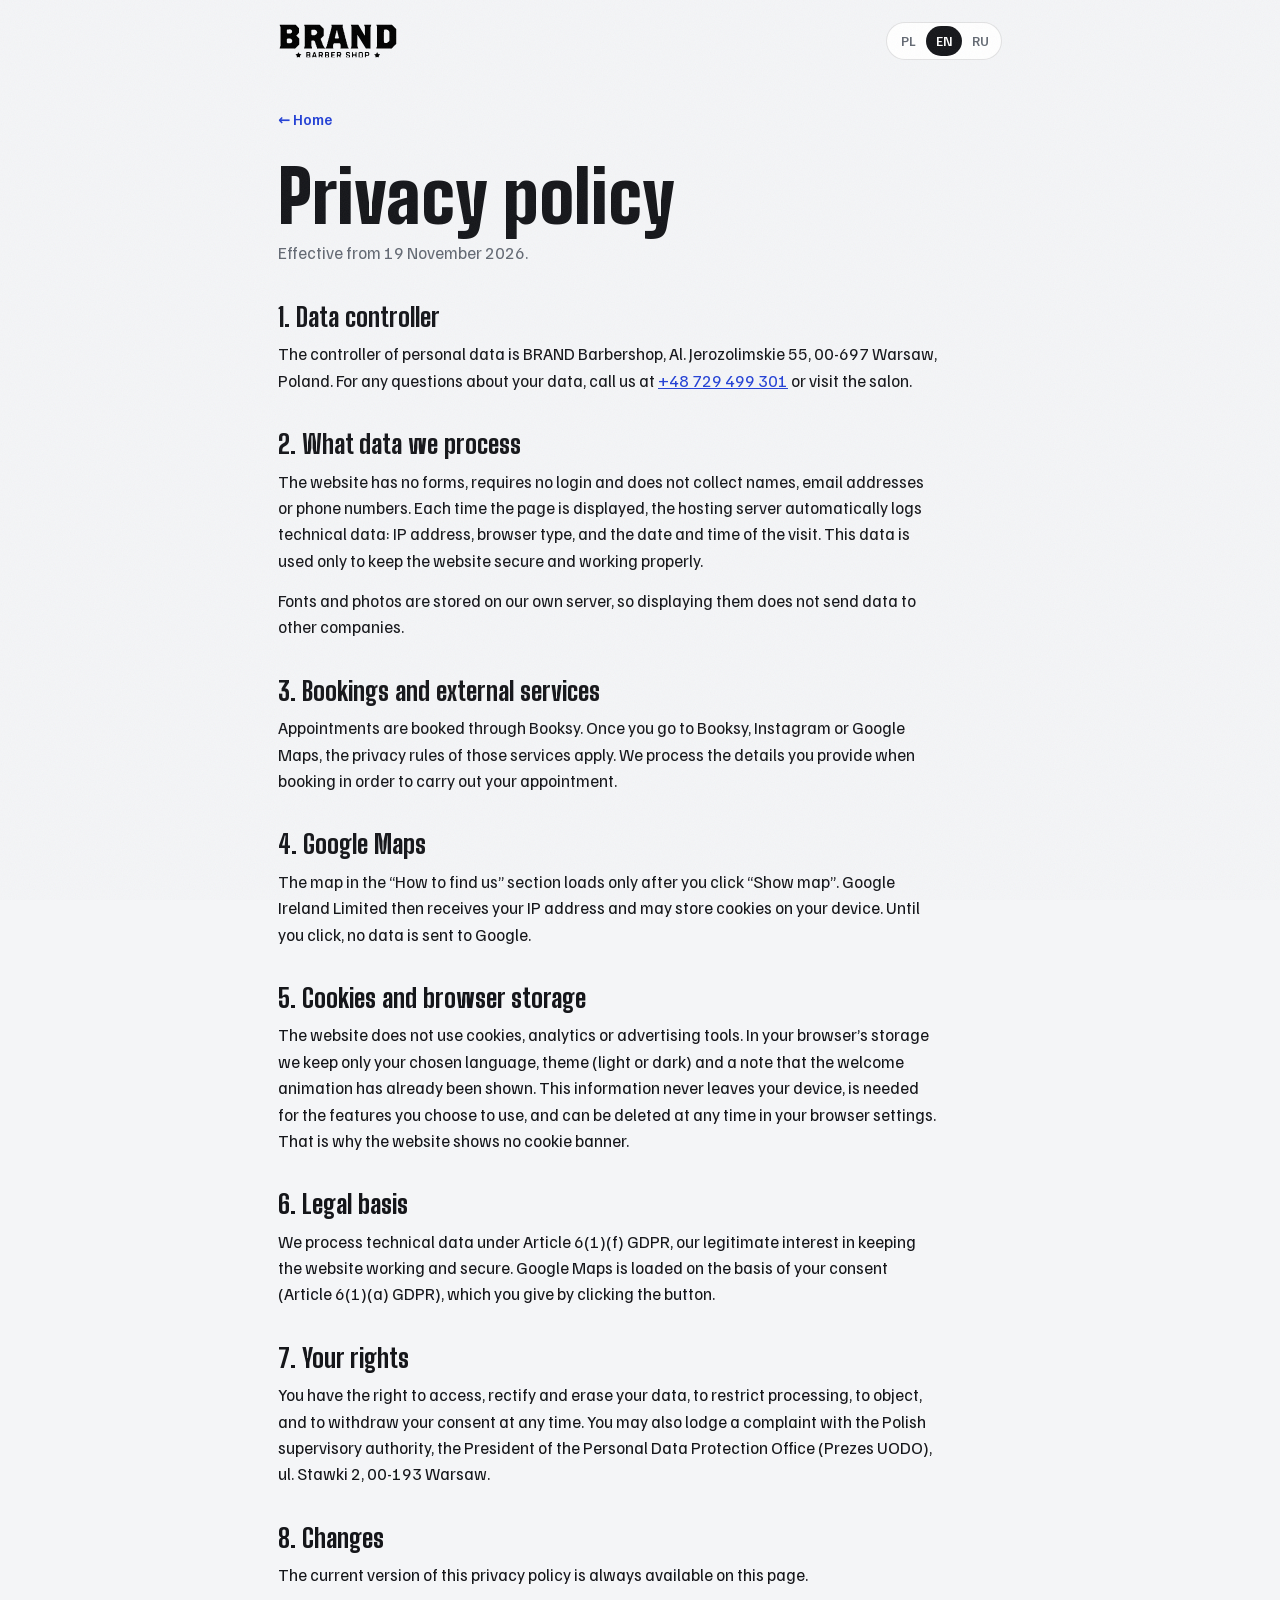
==== polityka-prywatnosci.html @ 2a76e198 "Privacy policy, new footer, self-hosted photos" ====
<!doctype html>
<html lang="pl">
<head>
  <meta charset="utf-8">
  <meta name="viewport" content="width=device-width, initial-scale=1">
  <title>Polityka prywatności · BRAND Barbershop</title>
  <meta name="robots" content="noindex, nofollow">
  <meta name="theme-color" content="#15161a">
  <link rel="icon" href="assets/favicon.svg" type="image/svg+xml">
  <link rel="preload" href="assets/fonts/big-shoulders-latin.woff2" as="font" type="font/woff2" crossorigin>
  <link rel="preload" href="assets/fonts/familjen-latin.woff2" as="font" type="font/woff2" crossorigin>
  <link rel="stylesheet" href="css/style.css?v=15">
  <script>try{if(localStorage.getItem('brand.theme')==='dark')document.documentElement.dataset.theme='dark'}catch(e){}</script>
</head>
<body class="legal-page">
  <header class="legal__bar">
    <a class="logo" href="./" aria-label="BRAND Barbershop">
      <img src="assets/wordmark.svg" alt="" width="120" height="37">
    </a>
    <div class="langs" role="group" aria-label="Język / Language">
      <button type="button" data-lang="pl" aria-pressed="true">PL</button>
      <button type="button" data-lang="en" aria-pressed="false">EN</button>
      <button type="button" data-lang="ru" aria-pressed="false">RU</button>
    </div>
  </header>

  <main class="legal">
    <article lang="pl" data-doc="pl">
      <a class="legal__back" href="./">← Strona główna</a>
      <h1>Polityka prywatności</h1>
      <p class="legal__date">Obowiązuje od 19 listopada 2026 r.</p>

      <h2>1. Administrator danych</h2>
      <p>Administratorem danych osobowych jest BRAND Barbershop, Al. Jerozolimskie 55, 00-697 Warszawa. W sprawach dotyczących danych możesz skontaktować się z nami telefonicznie pod numerem <a href="tel:+48729499301">+48 729 499 301</a> lub osobiście w salonie.</p>

      <h2>2. Jakie dane przetwarzamy</h2>
      <p>Strona nie zawiera formularzy, nie wymaga logowania i nie zbiera imion, adresów e-mail ani numerów telefonów. Przy każdym wyświetleniu strony serwer hostingowy automatycznie zapisuje dane techniczne: adres IP, rodzaj przeglądarki oraz datę i godzinę wizyty. Służą one wyłącznie do zapewnienia bezpieczeństwa i prawidłowego działania strony.</p>
      <p>Czcionki i zdjęcia są przechowywane na naszym serwerze, więc ich wyświetlenie nie przekazuje danych innym firmom.</p>

      <h2>3. Rezerwacje i serwisy zewnętrzne</h2>
      <p>Wizyty umawiasz w serwisie Booksy. Po przejściu do Booksy, Instagrama lub Map Google obowiązują zasady prywatności tych serwisów. Dane podane przy rezerwacji przetwarzamy w celu jej realizacji.</p>

      <h2>4. Mapa Google</h2>
      <p>Mapa w sekcji „Jak do nas trafić” wczytuje się dopiero po kliknięciu przycisku „Pokaż mapę”. Wtedy Google Ireland Limited otrzymuje Twój adres IP i może zapisać pliki cookie na Twoim urządzeniu. Dopóki nie klikniesz, żadne dane nie trafiają do Google.</p>

      <h2>5. Pliki cookie i pamięć przeglądarki</h2>
      <p>Strona nie używa plików cookie ani narzędzi analitycznych i reklamowych. W pamięci Twojej przeglądarki zapisujemy tylko wybrany język, motyw (jasny lub ciemny) oraz informację, że animacja powitalna została już pokazana. Te informacje nie opuszczają Twojego urządzenia, są potrzebne do działania wybranych przez Ciebie funkcji i możesz je w każdej chwili usunąć w ustawieniach przeglądarki. Z tego powodu strona nie wyświetla banera cookie.</p>

      <h2>6. Podstawa prawna</h2>
      <p>Dane techniczne przetwarzamy na podstawie art. 6 ust. 1 lit. f RODO, czyli naszego prawnie uzasadnionego interesu w zapewnieniu działania i bezpieczeństwa strony. Wczytanie Mapy Google odbywa się na podstawie Twojej zgody (art. 6 ust. 1 lit. a RODO), którą wyrażasz kliknięciem przycisku.</p>

      <h2>7. Twoje prawa</h2>
      <p>Masz prawo dostępu do swoich danych, ich sprostowania, usunięcia, ograniczenia przetwarzania, wniesienia sprzeciwu oraz cofnięcia zgody w dowolnym momencie. Przysługuje Ci też prawo wniesienia skargi do Prezesa Urzędu Ochrony Danych Osobowych, ul. Stawki 2, 00-193 Warszawa.</p>

      <h2>8. Zmiany</h2>
      <p>Aktualna wersja polityki prywatności jest zawsze dostępna na tej stronie.</p>
    </article>

    <article lang="en" data-doc="en" hidden>
      <a class="legal__back" href="./">← Home</a>
      <h1>Privacy policy</h1>
      <p class="legal__date">Effective from 19 November 2026.</p>

      <h2>1. Data controller</h2>
      <p>The controller of personal data is BRAND Barbershop, Al. Jerozolimskie 55, 00-697 Warsaw, Poland. For any questions about your data, call us at <a href="tel:+48729499301">+48 729 499 301</a> or visit the salon.</p>

      <h2>2. What data we process</h2>
      <p>The website has no forms, requires no login and does not collect names, email addresses or phone numbers. Each time the page is displayed, the hosting server automatically logs technical data: IP address, browser type, and the date and time of the visit. This data is used only to keep the website secure and working properly.</p>
      <p>Fonts and photos are stored on our own server, so displaying them does not send data to other companies.</p>

      <h2>3. Bookings and external services</h2>
      <p>Appointments are booked through Booksy. Once you go to Booksy, Instagram or Google Maps, the privacy rules of those services apply. We process the details you provide when booking in order to carry out your appointment.</p>

      <h2>4. Google Maps</h2>
      <p>The map in the “How to find us” section loads only after you click “Show map”. Google Ireland Limited then receives your IP address and may store cookies on your device. Until you click, no data is sent to Google.</p>

      <h2>5. Cookies and browser storage</h2>
      <p>The website does not use cookies, analytics or advertising tools. In your browser’s storage we keep only your chosen language, theme (light or dark) and a note that the welcome animation has already been shown. This information never leaves your device, is needed for the features you choose to use, and can be deleted at any time in your browser settings. That is why the website shows no cookie banner.</p>

      <h2>6. Legal basis</h2>
      <p>We process technical data under Article 6(1)(f) GDPR, our legitimate interest in keeping the website working and secure. Google Maps is loaded on the basis of your consent (Article 6(1)(a) GDPR), which you give by clicking the button.</p>

      <h2>7. Your rights</h2>
      <p>You have the right to access, rectify and erase your data, to restrict processing, to object, and to withdraw your consent at any time. You may also lodge a complaint with the Polish supervisory authority, the President of the Personal Data Protection Office (Prezes UODO), ul. Stawki 2, 00-193 Warsaw.</p>

      <h2>8. Changes</h2>
      <p>The current version of this privacy policy is always available on this page.</p>
    </article>

    <article lang="ru" data-doc="ru" hidden>
      <a class="legal__back" href="./">← Главная</a>
      <h1>Политика конфиденциальности</h1>
      <p class="legal__date">Действует с 19 ноября 2026 г.</p>

      <h2>1. Администратор данных</h2>
      <p>Администратор персональных данных — BRAND Barbershop, Al. Jerozolimskie 55, 00-697 Варшава, Польша. По вопросам, связанным с данными, звоните по номеру <a href="tel:+48729499301">+48 729 499 301</a> или приходите в салон.</p>

      <h2>2. Какие данные мы обрабатываем</h2>
      <p>На сайте нет форм, не нужно входить в аккаунт, и сайт не собирает имена, адреса электронной почты или номера телефонов. При каждом открытии страницы сервер хостинга автоматически записывает технические данные: IP-адрес, тип браузера, дату и время посещения. Они нужны только для безопасности и нормальной работы сайта.</p>
      <p>Шрифты и фотографии хранятся на нашем сервере, поэтому при их загрузке данные не передаются другим компаниям.</p>

      <h2>3. Запись и внешние сервисы</h2>
      <p>Запись на визит проходит в сервисе Booksy. После перехода в Booksy, Instagram или Google Карты действуют правила конфиденциальности этих сервисов. Данные, указанные при записи, мы используем для проведения визита.</p>

      <h2>4. Google Карты</h2>
      <p>Карта в разделе «Как нас найти» загружается только после нажатия кнопки «Показать карту». Тогда Google Ireland Limited получает ваш IP-адрес и может сохранить cookie на вашем устройстве. Пока вы не нажали кнопку, никакие данные в Google не передаются.</p>

      <h2>5. Cookie и память браузера</h2>
      <p>Сайт не использует cookie, аналитику и рекламные инструменты. В памяти вашего браузера сохраняются только выбранный язык, тема (светлая или тёмная) и отметка о том, что приветственная анимация уже была показана. Эти данные не покидают ваше устройство, нужны для работы выбранных вами функций, и их можно удалить в настройках браузера. Поэтому на сайте нет баннера cookie.</p>

      <h2>6. Правовое основание</h2>
      <p>Технические данные обрабатываются на основании ст. 6 п. 1 лит. f GDPR (RODO) — нашего законного интереса в работе и безопасности сайта. Google Карты загружаются на основании вашего согласия (ст. 6 п. 1 лит. a GDPR), которое вы даёте нажатием кнопки.</p>

      <h2>7. Ваши права</h2>
      <p>Вы имеете право на доступ к своим данным, их исправление и удаление, ограничение обработки, возражение против обработки и отзыв согласия в любой момент. Вы также можете подать жалобу Председателю Управления по защите персональных данных (Prezes UODO), ul. Stawki 2, 00-193 Варшава.</p>

      <h2>8. Изменения</h2>
      <p>Актуальная версия политики конфиденциальности всегда доступна на этой странице.</p>
    </article>
  </main>

  <script src="js/legal.js?v=15"></script>
</body>
</html>
---- css/style.css ----
@font-face {
  font-family: 'Big Shoulders Display';
  font-style: normal;
  font-weight: 700 900;
  font-display: swap;
  src: url('../assets/fonts/big-shoulders-latin.woff2') format('woff2');
  unicode-range: U+0000-00FF, U+0131, U+0152-0153, U+02BB-02BC, U+02C6, U+02DA, U+02DC, U+0304, U+0308, U+0329, U+2000-206F, U+20AC, U+2122, U+2191, U+2193, U+2212, U+2215, U+FEFF, U+FFFD;
}

@font-face {
  font-family: 'Big Shoulders Display';
  font-style: normal;
  font-weight: 700 900;
  font-display: swap;
  src: url('../assets/fonts/big-shoulders-latin-ext.woff2') format('woff2');
  unicode-range: U+0100-02BA, U+02BD-02C5, U+02C7-02CC, U+02CE-02D7, U+02DD-02FF, U+0304, U+0308, U+0329, U+1D00-1DBF, U+1E00-1E9F, U+1EF2-1EFF, U+2020, U+20A0-20AB, U+20AD-20C4, U+2113, U+2C60-2C7F, U+A720-A7FF;
}

@font-face {
  font-family: 'Familjen Grotesk';
  font-style: normal;
  font-weight: 400 700;
  font-display: swap;
  src: url('../assets/fonts/familjen-latin.woff2') format('woff2');
  unicode-range: U+0000-00FF, U+0131, U+0152-0153, U+02BB-02BC, U+02C6, U+02DA, U+02DC, U+0304, U+0308, U+0329, U+2000-206F, U+20AC, U+2122, U+2191, U+2193, U+2212, U+2215, U+FEFF, U+FFFD;
}

@font-face {
  font-family: 'Familjen Grotesk';
  font-style: normal;
  font-weight: 400 700;
  font-display: swap;
  src: url('../assets/fonts/familjen-latin-ext.woff2') format('woff2');
  unicode-range: U+0100-02BA, U+02BD-02C5, U+02C7-02CC, U+02CE-02D7, U+02DD-02FF, U+0304, U+0308, U+0329, U+1D00-1DBF, U+1E00-1E9F, U+1EF2-1EFF, U+2020, U+20A0-20AB, U+20AD-20C4, U+2113, U+2C60-2C7F, U+A720-A7FF;
}

:root {
  --ink: #15161a;
  --ink-2: #2a2c33;
  --steel: #636973;
  --concrete: #e5e7ea;
  --paper: #f4f5f7;
  --white: #ffffff;
  --cobalt: #2341d6;
  --cobalt-2: #1b33ad;
  --cobalt-soft: #e3e8ff;
  --sky: #9fb0ff;
  --gold-ink: #d6950c;
  --signal: #d9302a;
  --line: rgba(21, 22, 26, .12);
  --line-strong: rgba(21, 22, 26, .22);

  --display: 'Big Shoulders Display', 'Arial Narrow', sans-serif;
  --text: 'Familjen Grotesk', system-ui, sans-serif;

  --r: 14px;
  --r-lg: 22px;
  --pad: clamp(16px, 4vw, 48px);
  --max: 1240px;
  --ease: cubic-bezier(.2, .7, .2, 1);
  --spring: cubic-bezier(.34, 1.56, .64, 1);
  --stripes: repeating-linear-gradient(-45deg, var(--signal) 0 10px, #fff 10px 20px, var(--cobalt) 20px 30px, #fff 30px 40px);
}

*,
*::before,
*::after {
  box-sizing: border-box;
}

html {
  scroll-behavior: smooth;
  scroll-padding-top: 84px;
  -webkit-text-size-adjust: 100%;
}

body {
  margin: 0;
  background: var(--paper);
  color: var(--ink);
  font: 400 17px/1.55 var(--text);
  -webkit-font-smoothing: antialiased;
  overflow-x: hidden;
  transition: background-color .4s var(--ease), color .4s var(--ease);
}

img {
  display: block;
  max-width: 100%;
  height: auto;
}

a {
  color: inherit;
}

button {
  font: inherit;
  color: inherit;
  cursor: pointer;
}

:focus-visible {
  outline: 3px solid var(--cobalt);
  outline-offset: 3px;
  border-radius: 4px;
}

.skip {
  position: absolute;
  left: 12px;
  top: -60px;
  z-index: 100;
  padding: 10px 14px;
  background: var(--ink);
  color: var(--white);
  border-radius: 8px;
  text-decoration: none;
}

.skip:focus {
  top: 12px;
}

.pole {
  position: fixed;
  inset: 0 0 auto;
  height: 4px;
  z-index: 60;
  background: var(--stripes);
  background-size: 57px 4px;
  animation: pole 2.4s linear infinite;
}

.pole i {
  position: absolute;
  inset: 0;
  background: var(--ink);
  transform: scaleX(0);
  transform-origin: left;
}

@keyframes pole {
  to {
    background-position: 57px 0;
  }
}

.h2 {
  margin: 0;
  font: 800 clamp(40px, 6vw, 76px)/.92 var(--display);
  letter-spacing: -.01em;
}

.h3 {
  margin: 36px 0 12px;
  font: 800 26px/1 var(--display);
}

.btn {
  --bg: var(--ink);
  --fg: var(--white);
  --fill: var(--ink-2);
  position: relative;
  display: inline-flex;
  align-items: center;
  justify-content: center;
  gap: 8px;
  min-height: 52px;
  padding: 0 24px;
  border: 1.5px solid var(--bg);
  border-radius: 999px;
  background: var(--bg);
  color: var(--fg);
  font-weight: 600;
  font-size: 16px;
  text-decoration: none;
  white-space: nowrap;
  overflow: hidden;
  isolation: isolate;
  transition: transform .25s var(--spring), border-color .25s, color .25s, translate .45s var(--ease);
}

.btn::after {
  content: '';
  position: absolute;
  inset: 0;
  z-index: -1;
  background: var(--fill);
  transform: translateY(101%);
  transition: transform .35s var(--ease);
}

.btn:hover::after {
  transform: none;
}

.btn:hover {
  transform: translateY(-2px);
}

.btn:active {
  transform: scale(.97);
}

.btn--sm {
  min-height: 42px;
  padding: 0 18px;
  font-size: 15px;
}

.btn--block {
  width: 100%;
}

.btn--accent {
  --bg: var(--cobalt);
  --fill: var(--cobalt-2);
}

.btn--ghost {
  --bg: transparent;
  --fg: var(--ink);
  --fill: var(--ink);
  border-color: var(--line-strong);
}

.btn--ghost:hover {
  color: var(--white);
  border-color: var(--ink);
}

.topbar {
  position: sticky;
  top: 4px;
  z-index: 50;
  transition: background-color .3s, box-shadow .3s;
}

.topbar.is-scrolled {
  background: rgba(244, 245, 247, .88);
  backdrop-filter: blur(14px);
  -webkit-backdrop-filter: blur(14px);
  box-shadow: 0 1px 0 var(--line);
}

.topbar__inner {
  display: flex;
  align-items: center;
  gap: 24px;
  max-width: var(--max);
  margin: 0 auto;
  padding: 14px var(--pad);
}

.logo {
  display: block;
  transition: transform .3s var(--spring);
}

.logo:hover {
  transform: rotate(-3deg) scale(1.04);
}

.logo img {
  width: 120px;
}

.nav {
  display: flex;
  gap: 4px;
  margin-left: auto;
}

.nav a {
  padding: 8px 12px;
  border-radius: 999px;
  text-decoration: none;
  font-weight: 500;
  font-size: 15px;
  transition: background-color .2s;
}

.nav a:hover {
  background: rgba(21, 22, 26, .06);
}

.topbar__tools {
  display: flex;
  align-items: center;
  gap: 10px;
}

.langs {
  display: flex;
  padding: 3px;
  border: 1px solid var(--line);
  border-radius: 999px;
  background: var(--white);
}

.langs button {
  min-width: 36px;
  height: 30px;
  padding: 0 6px;
  border: 0;
  border-radius: 999px;
  background: none;
  font-size: 13px;
  font-weight: 600;
  color: var(--steel);
  transition: background-color .2s, color .2s;
}

.langs button[aria-pressed='true'] {
  background: var(--ink);
  color: var(--white);
}

.burger {
  display: none;
  width: 44px;
  height: 44px;
  border: 1px solid var(--line);
  border-radius: 50%;
  background: var(--white);
  place-items: center;
  align-content: center;
  gap: 6px;
}

.burger span {
  display: block;
  width: 18px;
  height: 2px;
  background: var(--ink);
  border-radius: 2px;
  transition: transform .3s var(--ease);
}

.burger[aria-expanded='true'] span:first-child {
  transform: translateY(4px) rotate(45deg);
}

.burger[aria-expanded='true'] span:last-child {
  transform: translateY(-4px) rotate(-45deg);
}

.hero {
  display: grid;
  grid-template-columns: minmax(0, 1.1fr) minmax(0, .9fr);
  gap: clamp(28px, 5vw, 72px);
  align-items: center;
  max-width: var(--max);
  margin: 0 auto;
  padding: clamp(28px, 5vw, 64px) var(--pad) clamp(48px, 7vw, 96px);
}

.status {
  display: inline-flex;
  align-items: center;
  gap: 10px;
  margin: 0 0 22px;
  padding: 8px 16px 8px 12px;
  border-radius: 999px;
  background: var(--white);
  border: 1px solid var(--line);
  font-size: 14.5px;
  font-weight: 500;
}

.status i {
  position: relative;
  width: 9px;
  height: 9px;
  border-radius: 50%;
  background: var(--signal);
}

.status.is-open i {
  background: #1f9d55;
}

.status.is-open i::after {
  content: '';
  position: absolute;
  inset: -4px;
  border-radius: 50%;
  border: 2px solid #1f9d55;
  animation: ping 1.8s var(--ease) infinite;
}

@keyframes ping {
  from {
    transform: scale(.5);
    opacity: 1;
  }
  to {
    transform: scale(1.6);
    opacity: 0;
  }
}

.hero__title {
  margin: 0;
  font: 900 clamp(60px, 9.4vw, 136px)/.86 var(--display);
  letter-spacing: -.015em;
}

.hero__lead {
  max-width: 32em;
  margin: 26px 0 0;
  font-size: clamp(17px, 1.5vw, 19px);
  color: var(--ink-2);
}

.hero__cta {
  display: flex;
  flex-wrap: wrap;
  gap: 12px;
  margin-top: 32px;
}

.hero__facts {
  display: flex;
  flex-wrap: wrap;
  gap: 18px 44px;
  margin: 44px 0 0;
  padding-top: 26px;
  border-top: 1px solid var(--line);
}

.fact {
  display: flex;
  align-items: center;
  gap: 14px;
}

.fact dt,
.fact dd {
  margin: 0;
}

.fact__big {
  display: inline-block;
  min-width: 2ch;
  font: 900 54px/.8 var(--display);
  font-variant-numeric: tabular-nums;
}

.fact dd {
  display: grid;
  font-size: 14.5px;
  line-height: 1.35;
  color: var(--steel);
}

.stars {
  color: var(--cobalt);
  letter-spacing: 2px;
  font-size: 14px;
}

.hero__media {
  position: relative;
  margin: 0;
}

.hero__media > img:first-child {
  width: 100%;
  aspect-ratio: 4 / 5;
  object-fit: cover;
  border-radius: 200px 200px var(--r-lg) var(--r-lg);
  background: var(--concrete);
}

.stamp {
  position: absolute;
  left: -54px;
  bottom: 40px;
  display: grid;
  place-items: center;
  width: 150px;
  height: 150px;
  border-radius: 50%;
  background: var(--cobalt);
  box-shadow: 0 14px 30px -10px rgba(21, 22, 26, .45), inset 0 0 0 4px rgba(255, 255, 255, .08);
}

.stamp__ring {
  position: absolute;
  inset: 0;
  width: 100%;
  height: 100%;
  animation: spin 22s linear infinite;
}

.stamp__ring text {
  fill: var(--white);
  font: 700 15.5px var(--text);
  letter-spacing: 1.5px;
}

.stamp__core {
  position: relative;
  display: grid;
  place-items: center;
  width: 58%;
  aspect-ratio: 1;
  border-radius: 50%;
  border: 1px solid rgba(255, 255, 255, .28);
}

.stamp__core img {
  display: block;
  width: 78%;
  height: auto;
  filter: invert(1);
}

@keyframes spin {
  to {
    transform: rotate(360deg);
  }
}

.ticker {
  overflow: hidden;
  background: var(--ink);
  color: var(--white);
  padding: 18px 0;
}

.ticker__track {
  display: flex;
  align-items: center;
  width: max-content;
  animation: slide 36s linear infinite;
}

.ticker__track span {
  padding: 0 26px;
  font: 800 clamp(26px, 3.2vw, 40px)/1 var(--display);
  white-space: nowrap;
}

.ticker__dot {
  flex: none;
  width: 9px;
  height: 9px;
  border-radius: 50%;
  background: var(--sky);
}

@keyframes slide {
  to {
    transform: translateX(-50%);
  }
}

.section {
  max-width: var(--max);
  margin: 0 auto;
  padding: clamp(52px, 7vw, 96px) var(--pad);
}

.section__head {
  display: grid;
  grid-template-columns: minmax(0, 1fr) minmax(0, 1fr);
  gap: 18px 48px;
  align-items: end;
  margin-bottom: clamp(32px, 5vw, 56px);
}

.section__lead {
  max-width: 32em;
  margin: 0;
  color: var(--ink-2);
}

.calc__grid {
  display: grid;
  grid-template-columns: minmax(0, 1fr) 380px;
  gap: clamp(20px, 3vw, 40px);
  align-items: start;
}

.step + .step {
  margin-top: 40px;
}

.step__title {
  display: flex;
  align-items: center;
  gap: 12px;
  margin: 0 0 16px;
  font: 800 28px/1 var(--display);
}

.step__title b {
  display: grid;
  place-items: center;
  width: 32px;
  height: 32px;
  border-radius: 50%;
  background: var(--ink);
  color: var(--white);
  font: 700 16px/1 var(--text);
}

.barbers {
  display: grid;
  grid-template-columns: repeat(6, minmax(0, 1fr));
  gap: 10px;
}

.barber {
  display: grid;
  justify-items: center;
  gap: 4px;
  padding: 16px 8px 14px;
  border: 1.5px solid transparent;
  border-radius: var(--r);
  background: var(--white);
  text-align: center;
  transition: border-color .25s, transform .3s var(--spring), box-shadow .3s;
}

.barber:hover {
  transform: translateY(-4px);
  box-shadow: 0 14px 26px -18px rgba(21, 22, 26, .5);
}

.barber b {
  margin-top: 6px;
  font-weight: 600;
  font-size: 16px;
}

.barber small {
  font-size: 13px;
  color: var(--steel);
}

.barber.is-on {
  border-color: var(--cobalt);
  box-shadow: 0 0 0 3px var(--cobalt-soft);
}

.barber__ava {
  display: grid;
  place-items: center;
  width: 56px;
  height: 56px;
  border-radius: 50%;
  overflow: hidden;
  background: var(--concrete);
  font: 900 28px/1 var(--display);
  transition: transform .4s var(--spring), background-color .25s, color .25s;
}

.barber__ava img {
  width: 100%;
  height: 100%;
  object-fit: cover;
  object-position: 50% 12%;
}

.barber__ava--any {
  display: grid;
  place-items: center;
  font-size: 20px;
  line-height: 1;
}

.barber.is-on .barber__ava {
  background: var(--ink);
  color: var(--white);
  transform: scale(1.08);
}

.services {
  display: grid;
  gap: 8px;
}

.svc {
  display: grid;
  grid-template-columns: auto minmax(0, 1fr) auto;
  gap: 16px;
  align-items: center;
  padding: 16px 20px;
  border: 1.5px solid transparent;
  border-radius: var(--r);
  background: var(--white);
  cursor: pointer;
  transition: border-color .2s, transform .25s var(--spring), box-shadow .25s;
}

.svc:hover {
  transform: translateX(4px);
  box-shadow: 0 6px 18px -10px rgba(21, 22, 26, .35);
}

.svc input {
  position: absolute;
  opacity: 0;
  pointer-events: none;
}

.svc__box {
  position: relative;
  width: 26px;
  height: 26px;
  border: 1.5px solid var(--line-strong);
  border-radius: 8px;
  transition: background-color .2s, border-color .2s;
}

.svc__box::after {
  content: '';
  position: absolute;
  left: 8px;
  top: 3px;
  width: 6px;
  height: 12px;
  border: solid var(--white);
  border-width: 0 2.5px 2.5px 0;
  transform: rotate(45deg) scale(0);
  transition: transform .3s var(--spring);
}

.svc.is-on {
  border-color: var(--cobalt);
}

.svc.is-on .svc__box {
  background: var(--cobalt);
  border-color: var(--cobalt);
}

.svc.is-on .svc__box::after {
  transform: rotate(45deg) scale(1);
}

.svc input:focus-visible + .svc__box {
  outline: 3px solid var(--cobalt);
  outline-offset: 3px;
}

.svc__text {
  display: grid;
  gap: 2px;
}

.svc__text b {
  font-weight: 600;
  font-size: 17px;
}

.svc__text small {
  font-size: 14px;
  color: var(--steel);
}

.svc__price {
  font: 800 28px/1 var(--display);
  white-space: nowrap;
}

.svc__price.is-flip {
  animation: flip .5s var(--spring);
}

@keyframes flip {
  from {
    transform: translateY(-60%) rotateX(80deg);
    opacity: 0;
    color: var(--cobalt);
  }
  to {
    transform: none;
    opacity: 1;
  }
}

.more {
  display: grid;
  grid-template-rows: 0fr;
  transition: grid-template-rows .55s var(--ease);
}

.more.is-open {
  grid-template-rows: 1fr;
}

.more__inner {
  overflow: hidden;
  min-height: 0;
}

.more__inner .services {
  padding-top: 8px;
}

.more__btn {
  display: inline-flex;
  align-items: center;
  gap: 10px;
  margin-top: 14px;
  padding: 10px 2px;
  border: 0;
  background: none;
  font-weight: 600;
  color: var(--cobalt);
}

.more__btn i {
  width: 9px;
  height: 9px;
  border: solid currentColor;
  border-width: 0 2px 2px 0;
  transform: translateY(-2px) rotate(45deg);
  transition: transform .35s var(--spring);
}

.more__btn[aria-expanded='true'] i {
  transform: translateY(2px) rotate(-135deg);
}

.bill {
  position: sticky;
  top: 96px;
  padding: 28px 26px 26px;
  border-radius: var(--r-lg);
  background: var(--ink);
  color: var(--white);
  box-shadow: 0 24px 50px -28px rgba(21, 22, 26, .6);
}

.bill::before {
  content: '';
  position: absolute;
  left: 22px;
  right: 22px;
  top: 0;
  height: 6px;
  border-radius: 0 0 6px 6px;
  background: var(--stripes);
  background-size: 57px 6px;
  animation: pole 2.4s linear infinite;
}

.bill__title {
  margin: 0;
  font: 800 32px/1 var(--display);
}

.bill__who {
  display: flex;
  align-items: center;
  gap: 12px;
  margin-top: 16px;
  padding: 10px 12px;
  border-radius: var(--r);
  background: rgba(255, 255, 255, .07);
  font-weight: 600;
}

.bill__who .barber__ava {
  width: 38px;
  height: 38px;
  font-size: 20px;
  background: var(--white);
  color: var(--ink);
}

.bill__list {
  list-style: none;
  margin: 14px 0 0;
  padding: 0;
}

.bill__list li {
  display: grid;
  grid-template-columns: 1fr auto auto;
  gap: 10px;
  align-items: center;
  padding: 10px 0;
  border-bottom: 1px dashed rgba(255, 255, 255, .18);
  animation: line-in .4s var(--ease);
}

@keyframes line-in {
  from {
    opacity: 0;
    transform: translateX(-10px);
  }
}

.bill__list b {
  font-weight: 600;
}

.bill__x {
  width: 26px;
  height: 26px;
  border: 0;
  border-radius: 50%;
  background: rgba(255, 255, 255, .08);
  color: rgba(255, 255, 255, .7);
  line-height: 1;
  transition: background-color .2s, transform .2s;
}

.bill__x:hover {
  background: var(--signal);
  color: var(--white);
  transform: rotate(90deg);
}

.bill__empty {
  margin: 16px 0 0;
  color: rgba(255, 255, 255, .6);
}

.hint {
  display: grid;
  grid-template-columns: 1fr auto;
  gap: 12px;
  align-items: center;
  margin-top: 16px;
  padding: 14px;
  border-radius: var(--r);
  background: var(--cobalt);
  animation: line-in .4s var(--ease);
}

.hint[hidden] {
  display: none;
}

.hint p {
  margin: 0;
  font-size: 14.5px;
  line-height: 1.45;
}

.hint .btn {
  --bg: var(--white);
  --fg: var(--ink);
  --fill: var(--concrete);
}

.bill__total {
  display: flex;
  align-items: flex-end;
  justify-content: space-between;
  margin: 18px 0 20px;
  padding-top: 16px;
  border-top: 1px solid rgba(255, 255, 255, .2);
}

.bill__total div {
  display: grid;
}

.bill__total small {
  color: rgba(255, 255, 255, .6);
  font-size: 14px;
}

.bill__total > b {
  font: 900 56px/1 var(--display);
}

#billTotal {
  display: inline-block;
  font-variant-numeric: tabular-nums;
}

#billTotal.is-bump {
  animation: bump .5s var(--spring);
}

@keyframes bump {
  40% {
    transform: scale(1.12);
    color: var(--sky);
  }
}

.bill__note {
  margin: 14px 0 0;
  font-size: 13px;
  line-height: 1.45;
  color: rgba(255, 255, 255, .55);
}

.cut {
  display: grid;
  grid-template-columns: minmax(0, 1fr) auto minmax(0, 1fr);
  align-items: center;
  gap: 14px;
  max-width: var(--max);
  height: 56px;
  margin: 0 auto;
  padding: 0 var(--pad);
}

.cut.reveal {
  opacity: 1;
  transform: none;
}

.cut__line {
  position: relative;
  height: 2px;
  overflow: hidden;
  border-radius: 2px;
  background: var(--line-strong);
  transform: scaleX(0);
  transition: transform 1.2s cubic-bezier(.16, 1, .3, 1) .15s;
}

.cut__line--l {
  transform-origin: 100% 50%;
}

.cut__line--r {
  transform-origin: 0 50%;
}

.cut__line::after {
  content: '';
  position: absolute;
  top: 0;
  left: 0;
  width: 45%;
  height: 100%;
  background: linear-gradient(90deg, transparent, var(--cobalt), transparent);
  transform: translateX(-100%);
  animation: sweep 3.2s cubic-bezier(.45, 0, .55, 1) infinite;
  will-change: transform;
}

.cut__line--l::after {
  animation-direction: reverse;
}

@keyframes sweep {
  from {
    transform: translateX(-100%);
  }
  to {
    transform: translateX(230%);
  }
}

.cut__mark {
  position: relative;
  display: grid;
  place-items: center;
  width: 36px;
  height: 36px;
  border-radius: 50%;
  background: var(--cobalt);
  color: #fff;
  font-size: 15px;
  line-height: 1;
  transform: scale(0) rotate(-120deg);
  transition: transform .9s cubic-bezier(.34, 1.56, .64, 1);
}

.cut__mark::after {
  content: '';
  position: absolute;
  inset: 0;
  border-radius: 50%;
  border: 1.5px solid var(--cobalt);
  opacity: 0;
  animation: ripple 3.2s ease-out infinite;
  will-change: transform, opacity;
}

@keyframes ripple {
  0% {
    transform: scale(1);
    opacity: .55;
  }
  70%, 100% {
    transform: scale(2.1);
    opacity: 0;
  }
}

.cut.is-in .cut__line,
.cut.is-in .cut__mark {
  transform: none;
}

@media (prefers-reduced-motion: reduce) {
  .cut__line,
  .cut__mark {
    transform: none;
    transition: none;
  }

  .cut__line::after,
  .cut__mark::after {
    animation: none;
  }
}

.founder {
  max-width: var(--max);
  margin: 0 auto;
  padding: clamp(40px, 6vw, 72px) var(--pad);
}

.founder__btn {
  position: relative;
  display: flex;
  align-items: center;
  justify-content: space-between;
  width: 100%;
  padding: 24px 24px 24px 28px;
  border: 0;
  border-radius: var(--r-lg);
  background: var(--ink);
  color: var(--white);
  text-align: left;
  overflow: hidden;
  isolation: isolate;
  transition: border-radius .7s var(--ease), transform .3s var(--spring);
}

.founder__btn::before {
  content: '';
  position: absolute;
  inset: 0;
  z-index: -1;
  background: radial-gradient(circle at var(--mx, 85%) 50%, rgba(255, 255, 255, .12), transparent 55%);
  opacity: 0;
  transition: opacity .4s;
}

.founder__btn:hover::before {
  opacity: 1;
}

.founder__btn:active {
  transform: scale(.985);
}

.founder__label {
  display: grid;
}

.founder__label small {
  font-size: 14.5px;
  color: rgba(255, 255, 255, .6);
}

.founder__label b {
  font: 900 clamp(48px, 7vw, 72px)/.95 var(--display);
  letter-spacing: .01em;
  transition: letter-spacing .7s var(--ease);
}

.founder.is-open .founder__label b {
  letter-spacing: .06em;
}

.founder__label b span {
  display: inline-block;
}

.founder.is-open .founder__label b span {
  animation: letter .9s var(--spring) both;
  animation-delay: calc(var(--i) * 60ms);
}

.founder__btn::after {
  content: '';
  position: absolute;
  inset: 0;
  z-index: -1;
  background: linear-gradient(105deg, transparent 30%, rgba(255, 196, 80, .28) 48%, rgba(255, 244, 214, .4) 50%, rgba(255, 196, 80, .28) 52%, transparent 70%);
  transform: translateX(-110%);
  pointer-events: none;
}

.founder.is-open .founder__btn::after {
  animation: shine 1s var(--ease) both;
}

.founder.is-open .founder__plus {
  background: #ffc24a;
  box-shadow: 0 0 0 0 rgba(255, 194, 74, .6);
  animation: halo 1.1s var(--ease);
}

.founder__in::before {
  content: '';
  position: absolute;
  left: 28px;
  right: 28px;
  top: 0;
  height: 1px;
  background: linear-gradient(90deg, transparent, #ffc24a 20%, #fff1c8 50%, #ffc24a 80%, transparent);
  transform: scaleX(0);
  transform-origin: 0 50%;
  transition: transform .2s var(--ease);
}

.founder.is-open .founder__in::before {
  transform: scaleX(1);
  transition: transform 1s var(--ease) .15s;
}

@keyframes shine {
  from {
    transform: translateX(-110%);
  }
  to {
    transform: translateX(110%);
  }
}

@keyframes letter {
  0% {
    transform: none;
    color: inherit;
  }
  35% {
    transform: translateY(-7px) scale(1.12);
    color: #ffd36b;
    text-shadow: 0 0 18px rgba(255, 194, 74, .8);
  }
  100% {
    transform: none;
    color: inherit;
    text-shadow: none;
  }
}

@keyframes halo {
  0% {
    box-shadow: 0 0 0 0 rgba(255, 194, 74, .65);
  }
  100% {
    box-shadow: 0 0 0 22px rgba(255, 194, 74, 0);
  }
}

.founder__plus {
  position: relative;
  flex: none;
  width: 52px;
  height: 52px;
  border-radius: 50%;
  background: var(--white);
  transition: transform .7s var(--spring), background-color .4s;
}

.founder__plus::before,
.founder__plus::after {
  content: '';
  position: absolute;
  left: 50%;
  top: 50%;
  width: 18px;
  height: 2px;
  margin: -1px 0 0 -9px;
  border-radius: 2px;
  background: var(--ink);
  transition: transform .5s var(--spring);
}

.founder__plus::after {
  transform: rotate(90deg);
}

.founder__btn:hover .founder__plus {
  transform: rotate(90deg);
}

.founder.is-open .founder__btn {
  border-radius: var(--r-lg) var(--r-lg) 0 0;
}

.founder.is-open .founder__plus {
  transform: rotate(135deg);
}

.founder__panel {
  display: grid;
  grid-template-rows: 0fr;
  transition: grid-template-rows .8s var(--ease);
}

.founder.is-open .founder__panel {
  grid-template-rows: 1fr;
}

.founder__in {
  position: relative;
  min-height: 0;
  overflow: hidden;
  border-radius: 0 0 var(--r-lg) var(--r-lg);
  background: var(--ink);
}

.founder__card {
  display: grid;
  grid-template-columns: 180px minmax(0, 1fr);
  gap: 28px;
  align-items: center;
  padding: 4px 28px 28px;
  color: var(--white);
}

.founder__photo {
  position: relative;
  overflow: hidden;
  border-radius: 14px;
  background: var(--ink-2);
  clip-path: circle(0% at 50% 40%);
  transition: clip-path 1.1s var(--ease) .2s;
}

.founder.is-open .founder__photo {
  clip-path: circle(80% at 50% 40%);
}

.founder__photo::after {
  content: '';
  position: absolute;
  inset: 0;
  background: linear-gradient(115deg, transparent 35%, rgba(255, 214, 130, .55) 50%, transparent 65%);
  transform: translateX(-120%);
  pointer-events: none;
}

.founder.is-open .founder__photo::after {
  animation: shine 1.2s var(--ease) .75s both;
}

.founder__photo img {
  width: 100%;
  aspect-ratio: 4 / 5;
  object-fit: cover;
  object-position: 50% 18%;
  filter: grayscale(1) contrast(1.1) brightness(.95);
  transform: scale(1.25);
  transition: transform 1.6s var(--ease) .15s;
}

.founder.is-open .founder__photo img {
  transform: scale(1);
}

.founder__text > * {
  opacity: 0;
  transform: translateY(18px);
  filter: blur(6px);
  transition: opacity .6s var(--ease), transform .8s var(--ease), filter .6s var(--ease);
}

.founder.is-open .founder__text > * {
  opacity: 1;
  transform: none;
  filter: none;
}

.founder.is-open .founder__text > :nth-child(1) {
  transition-delay: .35s;
}

.founder.is-open .founder__text > :nth-child(2) {
  transition-delay: .45s;
}

.founder.is-open .founder__text > :nth-child(3) {
  transition-delay: .55s;
}

.founder__text p {
  margin: 0 0 14px;
  max-width: 34em;
  font-size: 17px;
  color: rgba(255, 255, 255, .75);
}

.founder__text .founder__role {
  margin-bottom: 6px;
  font-weight: 600;
  color: var(--white);
}

.founder__book {
  --bg: var(--white);
  --fg: var(--ink);
  --fill: var(--concrete);
}

.about {
  display: grid;
  grid-template-columns: minmax(0, 1fr) minmax(0, 1fr);
  gap: clamp(32px, 6vw, 88px);
  align-items: center;
}

.about__media {
  position: relative;
  padding: 0 14% 18% 0;
}

.about__img {
  width: 100%;
  object-fit: cover;
  background: var(--concrete);
}

.about__img--a {
  aspect-ratio: 4 / 5;
  border-radius: var(--r-lg);
}

.about__img--b {
  position: absolute;
  right: 0;
  bottom: 0;
  width: 48%;
  aspect-ratio: 7 / 8;
  border-radius: var(--r);
  border: 6px solid var(--paper);
}

.about__text p {
  margin: 20px 0 0;
  max-width: 34em;
  color: var(--ink-2);
}

.perks {
  display: grid;
  grid-template-columns: 1fr 1fr;
  gap: 12px;
  margin: 32px 0 0;
  padding: 0;
  list-style: none;
}

.perks li {
  display: grid;
  gap: 4px;
  padding: 16px 18px;
  border-left: 3px solid var(--cobalt);
  background: var(--white);
  border-radius: 0 var(--r) var(--r) 0;
  transition: transform .3s var(--spring);
}

.perks li:hover {
  transform: translateY(-3px);
}

.perks li:nth-child(2) {
  border-color: var(--signal);
}

.perks li:nth-child(3) {
  border-color: var(--ink);
}

.perks span {
  font-size: 14.5px;
  color: var(--steel);
}

.reviews {
  background: var(--ink);
  color: var(--white);
}

.reviews__inner {
  display: grid;
  grid-template-columns: minmax(0, .8fr) minmax(0, 1.2fr);
  gap: clamp(32px, 6vw, 88px);
  align-items: start;
  max-width: var(--max);
  margin: 0 auto;
  padding: clamp(52px, 7vw, 96px) var(--pad);
}

.reviews__big {
  display: block;
  font: 900 clamp(150px, 20vw, 260px)/.8 var(--display);
  letter-spacing: -.03em;
  background: linear-gradient(180deg, var(--white) 55%, #8d9cff);
  -webkit-background-clip: text;
  background-clip: text;
  color: transparent;
  font-variant-numeric: tabular-nums;
}

.stars--lg {
  display: block;
  margin-top: 18px;
  font-size: 26px;
  letter-spacing: 6px;
  color: var(--sky);
}

.reviews__score p {
  margin: 10px 0 0;
  color: rgba(255, 255, 255, .7);
}

.bars {
  display: grid;
  gap: 10px;
  margin: 28px 0 0;
  padding: 0;
  list-style: none;
}

.bars li {
  display: grid;
  grid-template-columns: 34px 1fr 50px;
  gap: 12px;
  align-items: center;
  font-size: 14.5px;
}

.bars li > span:first-child {
  color: rgba(255, 255, 255, .7);
}

.bars__track {
  height: 10px;
  border-radius: 6px;
  background: rgba(255, 255, 255, .1);
  overflow: hidden;
}

.bars__track i {
  display: block;
  height: 100%;
  border-radius: inherit;
  background: linear-gradient(90deg, var(--cobalt), #8d9cff);
  transform: scaleX(0);
  transform-origin: left;
  transition: transform 1.2s var(--ease);
}

.reviews.is-in .bars__track i {
  transform: scaleX(var(--v));
}

.bars li:nth-child(2) i {
  transition-delay: .1s;
}

.bars li:nth-child(3) i {
  transition-delay: .2s;
}

.bars li:nth-child(4) i {
  transition-delay: .3s;
}

.bars li:nth-child(5) i {
  transition-delay: .4s;
}

.bars b {
  text-align: right;
  font-variant-numeric: tabular-nums;
}

.quotes .h2 {
  margin-bottom: 28px;
}

.quotes__stage {
  display: grid;
}

.quote {
  grid-area: 1 / 1;
  margin: 0;
  padding: clamp(24px, 3vw, 36px);
  border-radius: var(--r-lg);
  background: rgba(255, 255, 255, .06);
  border: 1px solid rgba(255, 255, 255, .1);
  opacity: 0;
  visibility: hidden;
  transform: translateY(24px) scale(.98);
  transition: opacity .6s var(--ease), transform .7s var(--ease), visibility 0s .7s;
}

.quote.is-on {
  opacity: 1;
  visibility: visible;
  transform: none;
  transition: opacity .7s var(--ease) .15s, transform .8s var(--spring) .15s, visibility 0s;
}

.quote .stars {
  color: var(--sky);
  font-size: 18px;
}

.quote blockquote {
  margin: 16px 0 0;
  font: 500 clamp(21px, 2.2vw, 28px)/1.35 var(--text);
}

.quote figcaption {
  display: flex;
  align-items: center;
  gap: 12px;
  margin-top: 22px;
}

.quote figcaption > span:last-child {
  display: grid;
}

.quote small {
  color: rgba(255, 255, 255, .6);
  font-size: 14px;
}

.quote__ava {
  display: grid;
  place-items: center;
  width: 44px;
  height: 44px;
  border-radius: 50%;
  background: var(--cobalt);
  font: 800 22px/1 var(--display);
}

.quotes__nav {
  display: flex;
  flex-wrap: wrap;
  align-items: center;
  justify-content: space-between;
  gap: 18px;
  margin-top: 22px;
}

.quotes__dots {
  position: relative;
  display: flex;
  align-items: center;
  gap: 14px;
  padding-bottom: 12px;
}

.quotes__arrow {
  display: grid;
  place-items: center;
  width: 42px;
  height: 42px;
  padding: 0;
  border: 1.5px solid rgba(255, 255, 255, .25);
  border-radius: 50%;
  background: none;
  transition: border-color .25s, background-color .25s, transform .3s var(--spring);
}

.quotes__arrow::before {
  content: '';
  width: 9px;
  height: 9px;
  margin-left: -3px;
  border: solid var(--white);
  border-width: 2px 2px 0 0;
  transform: rotate(45deg);
}

.quotes__arrow--prev::before {
  margin: 0 -3px 0 0;
  transform: rotate(-135deg);
}

.quotes__arrow:hover {
  border-color: var(--white);
  background: rgba(255, 255, 255, .08);
  transform: scale(1.08);
}

.quotes__count {
  min-width: 4.5ch;
  text-align: center;
  font: 800 22px/1 var(--display);
  color: rgba(255, 255, 255, .5);
  font-variant-numeric: tabular-nums;
}

.quotes__count b {
  color: var(--white);
}

.quotes__bar {
  position: absolute;
  left: 0;
  right: 0;
  bottom: 0;
  height: 2px;
  border-radius: 2px;
  background: rgba(255, 255, 255, .15);
  overflow: hidden;
}

.quotes__bar::after {
  content: '';
  position: absolute;
  inset: 0;
  background: var(--stripes);
  background-size: 57px 2px;
  transform: scaleX(0);
  transform-origin: left;
}

.quotes__bar.is-run::after {
  animation: fill 5.5s linear forwards;
}

.quotes__dots.is-paused .quotes__bar::after {
  animation-play-state: paused;
}

@keyframes fill {
  to {
    transform: none;
  }
}

.quotes__note {
  margin: 14px 0 0;
  font-size: 13.5px;
  color: rgba(255, 255, 255, .5);
}

.link-arrow {
  display: inline-flex;
  align-items: center;
  gap: 10px;
  font-weight: 600;
  text-decoration: none;
  border-bottom: 2px solid var(--cobalt);
  padding-bottom: 4px;
  transition: gap .3s var(--spring), border-color .3s;
}

.link-arrow::after {
  content: '';
  width: 9px;
  height: 9px;
  border: solid currentColor;
  border-width: 2px 2px 0 0;
  transform: rotate(45deg);
}

.link-arrow:hover {
  gap: 16px;
  border-color: var(--white);
}

.visit {
  display: grid;
  grid-template-columns: minmax(0, .9fr) minmax(0, 1.1fr);
  gap: clamp(28px, 5vw, 64px);
  align-items: stretch;
}

.visit__addr {
  margin: 24px 0 0;
  font-style: normal;
  font-size: 20px;
  line-height: 1.45;
}

.visit__addr b {
  display: block;
  font: 800 30px/1.1 var(--display);
}

.visit__actions {
  display: flex;
  flex-wrap: wrap;
  gap: 10px;
  margin-top: 24px;
}

.hours {
  width: 100%;
  border-collapse: collapse;
  font-size: 16px;
}

.hours th,
.hours td {
  padding: 11px 0;
  border-bottom: 1px solid var(--line);
  text-align: left;
  font-weight: 400;
}

.hours td {
  text-align: right;
  font-variant-numeric: tabular-nums;
}

.hours tr.is-today th,
.hours tr.is-today td {
  font-weight: 700;
}

.hours em {
  margin-left: 6px;
  padding: 2px 8px;
  border-radius: 999px;
  background: var(--cobalt);
  color: var(--white);
  font-style: normal;
  font-size: 12.5px;
  font-weight: 600;
  vertical-align: 2px;
}

.visit__map {
  min-height: 420px;
  border-radius: var(--r-lg);
  overflow: hidden;
  background: var(--concrete);
}

.map-gate {
  display: grid;
  place-items: center;
  align-content: center;
  gap: 12px;
  height: 100%;
  min-height: 420px;
  padding: 32px;
  text-align: center;
  background:
    radial-gradient(circle at 50% 45%, var(--cobalt-soft), transparent 62%),
    repeating-linear-gradient(0deg, transparent 0 39px, rgba(128, 128, 128, .12) 39px 40px),
    repeating-linear-gradient(90deg, transparent 0 39px, rgba(128, 128, 128, .12) 39px 40px),
    var(--concrete);
}

.map-gate svg {
  width: 44px;
  height: 44px;
  fill: none;
  stroke: var(--cobalt);
  stroke-width: 1.6;
}

.map-gate b {
  font: 800 26px/1 var(--display);
}

.map-gate p {
  max-width: 28em;
  margin: 0 0 6px;
  font-size: 14.5px;
  color: var(--steel);
}

.visit__map iframe {
  display: block;
  width: 100%;
  height: 100%;
  min-height: 420px;
  border: 0;
  filter: grayscale(.85) contrast(1.05);
  transition: filter .5s;
}

.visit__map:hover iframe {
  filter: none;
}

.footer {
  background: var(--ink);
  color: var(--white);
}

.footer__inner {
  display: grid;
  grid-template-columns: auto 1fr auto;
  gap: 18px 40px;
  align-items: center;
  max-width: var(--max);
  margin: 0 auto;
  padding: 40px var(--pad) 48px;
}

.footer__logo {
  width: 150px;
  filter: invert(1);
}

.footer__info p {
  margin: 0;
  font-size: 14.5px;
  color: rgba(255, 255, 255, .65);
}

.footer a {
  color: var(--white);
  text-decoration: none;
  transition: color .2s;
}

.footer a:hover {
  color: var(--sky);
}

.footer__links {
  display: flex;
  flex-wrap: wrap;
  gap: 8px 22px;
  font-size: 14.5px;
}

.footer__copy {
  grid-column: 1 / -1;
  margin: 0;
  padding-top: 18px;
  border-top: 1px solid rgba(255, 255, 255, .12);
  font-size: 13px;
  color: rgba(255, 255, 255, .45);
}

.dock {
  position: fixed;
  left: 12px;
  right: 12px;
  bottom: 12px;
  z-index: 40;
  display: none;
  align-items: center;
  justify-content: space-between;
  gap: 12px;
  padding: 10px 10px 10px 20px;
  border-radius: 999px;
  background: var(--ink);
  color: var(--white);
  box-shadow: 0 18px 40px -16px rgba(21, 22, 26, .6);
  transform: translateY(140%);
  transition: transform .5s var(--spring);
}

.dock.is-shown {
  transform: none;
}

.dock__sum {
  display: flex;
  align-items: baseline;
  gap: 10px;
  font-size: 14px;
  color: rgba(255, 255, 255, .7);
}

.dock__sum b {
  font: 900 30px/1 var(--display);
  color: var(--white);
}

.reveal {
  opacity: 0;
  transform: translateY(26px);
  transition: opacity .8s var(--ease), transform .8s var(--ease);
}

.reveal.is-in {
  opacity: 1;
  transform: none;
}

.hero__title,
.hero__lead,
.hero__cta,
.hero__facts,
.status {
  opacity: 0;
  transform: translateY(18px);
  transition: opacity .9s var(--ease), transform .9s var(--ease);
}

.hero__media > img:first-child {
  clip-path: inset(100% 0 0 0 round 200px 200px 22px 22px);
  transition: clip-path 1.2s var(--ease) .15s;
}

.stamp {
  opacity: 0;
  transition: opacity .6s .9s;
}

.is-ready .status {
  opacity: 1;
  transform: none;
}

.is-ready .hero__title {
  opacity: 1;
  transform: none;
  transition-delay: .08s;
}

.is-ready .hero__lead {
  opacity: 1;
  transform: none;
  transition-delay: .18s;
}

.is-ready .hero__cta {
  opacity: 1;
  transform: none;
  transition-delay: .28s;
}

.is-ready .hero__facts {
  opacity: 1;
  transform: none;
  transition-delay: .38s;
}

.is-ready .hero__media > img:first-child {
  clip-path: inset(0 0 0 0 round 200px 200px 22px 22px);
}

.is-ready .stamp {
  opacity: 1;
}

@media (max-width: 1100px) {
  .calc__grid {
    grid-template-columns: minmax(0, 1fr) 340px;
  }

  .barbers {
    grid-template-columns: repeat(3, minmax(0, 1fr));
  }
}

@media (max-width: 960px) {
  .topbar__tools {
    margin-left: auto;
  }

  .burger {
    display: grid;
  }

  .topbar__book {
    display: none;
  }

  .hero,
  .section__head,
  .calc__grid,
  .about,
  .reviews__inner,
  .visit {
    grid-template-columns: minmax(0, 1fr);
  }

  .hero__media {
    order: -1;
    max-width: 520px;
    width: 100%;
    margin: 0 auto;
  }

  .hero__media > img:first-child {
    aspect-ratio: 5 / 4;
    border-radius: var(--r-lg);
    clip-path: inset(100% 0 0 0 round 22px);
  }

  .is-ready .hero__media > img:first-child {
    clip-path: inset(0 0 0 0 round 22px);
  }

  .stamp {
    left: auto;
    right: 6px;
    bottom: -40px;
    width: 116px;
    height: 116px;
  }

  .bill {
    position: relative;
    top: 0;
  }

  .dock {
    display: flex;
  }

  .footer {
    padding-bottom: 72px;
  }

  .footer__inner {
    grid-template-columns: 1fr;
  }
}

@media (max-width: 640px) {
  body {
    font-size: 16px;
  }

  .topbar__inner {
    gap: 10px;
  }

  .logo img {
    width: 96px;
  }

  .langs button {
    min-width: 32px;
  }

  .hero__cta .btn {
    flex: 1 1 100%;
  }

  .barbers {
    display: flex;
    gap: 8px;
    margin: 0 calc(-1 * var(--pad));
    padding: 4px var(--pad) 10px;
    overflow-x: auto;
    scroll-snap-type: x mandatory;
    scrollbar-width: none;
  }

  .barbers::-webkit-scrollbar {
    display: none;
  }

  .barber {
    flex: 0 0 104px;
    scroll-snap-align: start;
  }

  .svc {
    padding: 14px;
    gap: 12px;
  }

  .svc__price {
    font-size: 24px;
  }

  .hint {
    grid-template-columns: 1fr;
  }

  .hint .btn {
    justify-self: start;
  }

  .perks {
    grid-template-columns: 1fr;
  }

  .about__media {
    padding: 0 10% 16% 0;
  }

  .founder__card {
    grid-template-columns: 120px minmax(0, 1fr);
    gap: 18px;
    padding: 4px 22px 24px;
  }

  .founder__text p {
    font-size: 15px;
  }
}

@media (prefers-reduced-motion: reduce) {
  *,
  *::before,
  *::after {
    animation-duration: .01ms !important;
    animation-iteration-count: 1 !important;
    transition-duration: .01ms !important;
    transition-delay: 0s !important;
  }

  html {
    scroll-behavior: auto;
  }
}

:root {
  --glass: rgba(244, 245, 247, .82);
  --hover: rgba(21, 22, 26, .06);
  --spot: rgba(35, 65, 214, .09);
  --glow: rgba(35, 65, 214, .16);
  color-scheme: light;
}

:root[data-theme='dark'] {
  --gold-ink: #ffc857;
  --ink: #eef0f4;
  --ink-2: #c3c7cf;
  --steel: #8a909b;
  --concrete: #22242a;
  --paper: #0b0c0f;
  --white: #15161b;
  --cobalt-soft: rgba(91, 118, 255, .22);
  --line: rgba(255, 255, 255, .09);
  --line-strong: rgba(255, 255, 255, .2);
  --glass: rgba(11, 12, 15, .78);
  --hover: rgba(255, 255, 255, .07);
  --spot: rgba(120, 145, 255, .14);
  --glow: rgba(35, 65, 214, .38);
  color-scheme: dark;
}

.topbar.is-scrolled {
  background: var(--glass);
}

.nav a:hover {
  background: var(--hover);
}

[data-theme='dark'] .logo img {
  filter: invert(1);
}

[data-theme='dark'] .ticker,
[data-theme='dark'] .bill,
[data-theme='dark'] .founder__btn,
[data-theme='dark'] .founder__in,
[data-theme='dark'] .reviews,
[data-theme='dark'] .footer,
[data-theme='dark'] .dock,
[data-theme='dark'] .skip {
  --ink: #17181d;
  --ink-2: #2a2c33;
  --white: #ffffff;
  --paper: #0b0c0f;
  --concrete: #e5e7ea;
}

[data-theme='dark'] .bill,
[data-theme='dark'] .founder__btn,
[data-theme='dark'] .founder__in,
[data-theme='dark'] .dock {
  box-shadow: inset 0 0 0 1px rgba(255, 255, 255, .08), 0 30px 60px -30px rgba(0, 0, 0, .8);
}

[data-theme='dark'] .reviews,
[data-theme='dark'] .footer {
  background: #111216;
  border-top: 1px solid rgba(255, 255, 255, .06);
}

[data-theme='dark'] .ticker {
  background: var(--cobalt);
}

[data-theme='dark'] .ticker__dot {
  background: #fff;
}

[data-theme='dark'] .svc__box::after {
  border-color: #fff;
}

[data-theme='dark'] .hero__media > img:first-child,
[data-theme='dark'] .about__img {
  filter: saturate(.9) contrast(1.05);
}

.theme {
  position: relative;
  display: grid;
  place-items: center;
  width: 38px;
  height: 38px;
  padding: 0;
  border: 1px solid var(--line);
  border-radius: 50%;
  background: var(--white);
  color: var(--ink);
  overflow: hidden;
  transition: border-color .25s, translate .45s var(--ease);
}

.theme:hover {
  border-color: var(--line-strong);
}

.theme svg {
  grid-area: 1 / 1;
  width: 18px;
  height: 18px;
  fill: none;
  stroke: currentColor;
  stroke-width: 1.8;
  stroke-linecap: round;
  transition: transform .6s var(--spring), opacity .3s;
}

.theme__moon {
  fill: currentColor;
  stroke: none;
  transform: translateY(140%) rotate(-60deg);
  opacity: 0;
}

.theme__sun circle {
  fill: currentColor;
}

[data-theme='dark'] .theme__sun {
  transform: translateY(-140%) rotate(90deg);
  opacity: 0;
}

[data-theme='dark'] .theme__moon {
  transform: none;
  opacity: 1;
}

.hero {
  position: relative;
  overflow-x: clip;
}

.hero::before {
  content: '';
  position: absolute;
  z-index: -1;
  right: 4%;
  top: 6%;
  width: min(560px, 60vw);
  aspect-ratio: 1;
  border-radius: 50%;
  background: radial-gradient(circle, var(--glow), transparent 68%);
  filter: blur(20px);
  pointer-events: none;
  animation: breathe 9s ease-in-out infinite;
}

@keyframes breathe {
  50% {
    transform: translate(-6%, 5%) scale(1.12);
  }
}

.hero__media {
  transition: transform .6s var(--ease);
  transform-style: preserve-3d;
}

.hero__title {
  opacity: 1;
  transform: none;
}

.hero__title .w {
  display: inline-block;
  vertical-align: top;
  clip-path: inset(-.4em -.2em -.2em -.2em);
}

.hero__title .w > span {
  display: inline-block;
  transform: translateY(140%) rotate(4deg);
  transform-origin: 0 100%;
  transition: transform 1.1s cubic-bezier(.16, 1, .3, 1);
  transition-delay: calc(.1s + var(--i) * .07s);
}

.is-ready .hero__title .w > span {
  transform: none;
}

.svc,
.barber,
.perks li {
  background-image: radial-gradient(260px circle at var(--sx, -400px) var(--sy, -400px), var(--spot), transparent 70%);
}

.quote,
.bill {
  background-image: radial-gradient(300px circle at var(--sx, -400px) var(--sy, -400px), rgba(255, 255, 255, .07), transparent 70%);
}

.about__img {
  will-change: transform;
}

.intro {
  position: fixed;
  inset: 0;
  z-index: 300;
  display: grid;
  place-items: center;
  background: #0b0c0f;
  clip-path: inset(0 0 0 0);
  transition: clip-path 1s cubic-bezier(.76, 0, .24, 1);
}

.intro.is-out {
  clip-path: inset(0 0 100% 0);
}

.intro__in {
  display: grid;
  justify-items: center;
  gap: 14px;
}

.intro__word {
  display: flex;
  overflow: hidden;
  padding: .06em .04em .02em;
  font: 900 clamp(84px, 26vw, 132px)/1 var(--display);
  letter-spacing: .02em;
  color: #fff;
}

.intro__word span {
  display: inline-block;
  transform: translate3d(0, 110%, 0);
  transition: transform .9s cubic-bezier(.2, .8, .2, 1) calc(var(--i) * 70ms);
}

.intro__sub {
  font: 600 13px/1 var(--text);
  letter-spacing: .38em;
  text-transform: uppercase;
  color: rgba(255, 255, 255, .7);
  opacity: 0;
  transform: translate3d(0, 8px, 0);
  transition: opacity .7s var(--ease) .45s, transform .7s var(--ease) .45s;
}

.intro__line {
  display: block;
  width: min(220px, 56vw);
  height: 2px;
  border-radius: 2px;
  background: var(--cobalt);
  transform: scaleX(0);
  transition: transform 1s cubic-bezier(.65, 0, .35, 1) .2s;
}

.intro.is-on .intro__word span,
.intro.is-on .intro__sub {
  opacity: 1;
  transform: none;
}

.intro.is-on .intro__line {
  transform: none;
}

.intro.is-out .intro__in {
  transform: translateY(-40px);
  opacity: 0;
  transition: transform .8s var(--ease), opacity .5s;
}

.is-intro {
  overflow: hidden;
}

body::after {
  content: '';
  position: fixed;
  inset: 0;
  z-index: 250;
  pointer-events: none;
  opacity: .05;
  background-image: url("data:image/svg+xml,%3Csvg xmlns='http://www.w3.org/2000/svg' width='160' height='160'%3E%3Cfilter id='n'%3E%3CfeTurbulence type='fractalNoise' baseFrequency='.85' numOctaves='3' stitchTiles='stitch'/%3E%3C/filter%3E%3Crect width='100%25' height='100%25' filter='url(%23n)'/%3E%3C/svg%3E");
}

[data-theme='dark'] body::after {
  opacity: .07;
}

@media (max-width: 640px) {
  .theme {
    width: 40px;
    height: 40px;
  }

  .hero::before {
    top: 0;
    right: -20%;
    width: 90vw;
  }
}

@media (prefers-reduced-motion: reduce) {
  .hero::before {
    animation: none;
  }

  .hero__title .w > span {
    transform: none;
  }
}

.founder__photo img,
.barber__ava img {
  scale: -1 1;
}

.theme-swap,
.theme-swap *,
.theme-swap *::before,
.theme-swap *::after {
  transition: none !important;
}

.theme-fade,
.theme-fade *,
.theme-fade *::before,
.theme-fade *::after {
  transition: background-color .6s ease, color .6s ease, border-color .6s ease, fill .6s ease, stroke .6s ease, box-shadow .6s ease, filter .6s ease !important;
}

::view-transition-old(root),
::view-transition-new(root) {
  animation: none;
  mix-blend-mode: normal;
}

.mm {
  display: none;
}

@media (max-width: 960px) {
  .nav {
    display: none;
  }

  .mm {
    position: fixed;
    top: 0;
    left: 0;
    z-index: 45;
    display: flex;
    flex-direction: column;
    gap: 24px;
    width: 100%;
    height: 100vh;
    height: 100lvh;
    padding: 92px var(--pad) calc(96px + env(safe-area-inset-bottom));
    overflow-y: auto;
    overscroll-behavior: contain;
    scrollbar-width: none;
    color: #fff;
    background:
      radial-gradient(120% 55% at 100% 0%, rgba(53, 86, 255, .5), transparent 62%),
      radial-gradient(90% 45% at 0% 100%, rgba(35, 65, 214, .3), transparent 65%),
      linear-gradient(165deg, #151824, #0b0c11);
    opacity: 0;
    visibility: hidden;
    transform: translateY(-12px);
    transition: opacity .35s ease, transform .5s var(--ease), visibility 0s .5s;
  }

  .mm::-webkit-scrollbar {
    display: none;
  }

  .menu-open .mm {
    opacity: 1;
    visibility: visible;
    transform: none;
    transition: opacity .35s ease, transform .5s var(--ease), visibility 0s;
  }

  .mm__links {
    display: flex;
    flex-direction: column;
  }

  .mm__links a {
    display: flex;
    align-items: center;
    justify-content: space-between;
    gap: 12px;
    padding: 12px 0;
    border-bottom: 1px solid rgba(255, 255, 255, .12);
    font: 800 clamp(34px, 10vw, 48px)/1 var(--display);
    color: #fff;
    text-decoration: none;
    opacity: 0;
    transform: translateY(18px);
    transition: opacity .4s ease, transform .6s var(--ease);
  }

  .mm__links a:first-child {
    font-size: clamp(22px, 6vw, 28px);
    color: rgba(255, 255, 255, .75);
  }

  .menu-open .mm__links a {
    opacity: 1;
    transform: none;
    transition-delay: calc(.08s + var(--i) * .05s);
  }

  .mm__arrow {
    flex: none;
    width: 24px;
    height: 24px;
    fill: none;
    stroke: currentColor;
    stroke-width: 1.6;
    stroke-linecap: round;
    stroke-linejoin: round;
    opacity: .45;
  }

  .mm__links a:first-child .mm__arrow {
    transform: rotate(-90deg);
  }

  .mm__extra {
    position: relative;
    display: grid;
    gap: 14px;
    margin-top: auto;
    opacity: 0;
    transition: opacity .4s ease .1s;
  }

  .menu-open .mm__extra {
    opacity: 1;
    transition-delay: .3s;
  }

  .mm__status {
    display: flex;
    align-items: center;
    gap: 8px;
    margin: 0;
    font-size: 14px;
    color: rgba(255, 255, 255, .7);
  }

  .mm__status::before {
    content: '';
    flex: none;
    width: 8px;
    height: 8px;
    border-radius: 50%;
    background: #ff6b5b;
  }

  .mm__status.is-open::before {
    background: #3ddc84;
    box-shadow: 0 0 0 4px rgba(61, 220, 132, .18);
  }

  .mm__social {
    display: grid;
    grid-template-columns: repeat(4, minmax(0, 1fr));
    gap: 8px;
  }

  .mm__social a {
    display: grid;
    justify-items: center;
    gap: 8px;
    padding: 14px 4px 12px;
    border: 1px solid rgba(255, 255, 255, .12);
    border-radius: 18px;
    background: rgba(255, 255, 255, .06);
    font-size: 12px;
    font-weight: 600;
    color: #fff;
    text-decoration: none;
  }

  .mm__social a:active {
    background: rgba(255, 255, 255, .14);
  }

  .mm__social svg {
    width: 24px;
    height: 24px;
    fill: none;
    stroke: currentColor;
    stroke-width: 1.6;
    stroke-linecap: round;
    stroke-linejoin: round;
  }

  .mm__addr {
    margin: 0;
    font-size: 13px;
    color: rgba(255, 255, 255, .5);
  }

  .mm__mark {
    position: absolute;
    left: 50%;
    bottom: -70px;
    width: 120%;
    max-width: none;
    transform: translateX(-50%);
    filter: invert(1);
    opacity: .05;
    pointer-events: none;
    z-index: -1;
  }

  .menu-open .topbar {
    background: transparent;
    box-shadow: none;
    -webkit-backdrop-filter: none;
    backdrop-filter: none;
  }

  .topbar .logo img,
  .topbar__tools .langs,
  .topbar__tools .theme,
  .burger,
  .burger span {
    transition: filter .35s ease, background-color .35s ease, border-color .35s ease, color .35s ease, transform .3s var(--ease);
  }

  .menu-open .topbar .logo img {
    filter: invert(1);
  }

  .menu-open .topbar__tools {
    --ink: #f2f3f5;
    --white: rgba(255, 255, 255, .08);
    --line: rgba(255, 255, 255, .16);
    --line-strong: rgba(255, 255, 255, .3);
    --steel: rgba(255, 255, 255, .6);
  }

  .menu-open .langs button[aria-pressed='true'] {
    background: #fff;
    color: #111216;
  }

  .menu-open {
    overflow: hidden;
  }
}

@media (prefers-reduced-motion: reduce) {
  .mm,
  .menu-open .mm,
  .mm__links a,
  .mm__extra {
    transition: none;
  }
}

.menu-open .dock {
  opacity: 0;
  pointer-events: none;
}

.flight {
  position: fixed;
  inset: 0;
  z-index: 200;
  width: 100%;
  height: 100%;
  pointer-events: none;
  display: none;
}

.flight.is-on {
  display: block;
}

.is-glint {
  background: linear-gradient(105deg, var(--c) 40%, var(--gold-ink) 46%, #fff4cf 50%, var(--gold-ink) 54%, var(--c) 60%) 100% 0 / 300% 100% no-repeat;
  -webkit-background-clip: text;
  background-clip: text;
  -webkit-text-fill-color: transparent;
  animation: glint 1.3s var(--ease) both;
}

.is-glow {
  animation: glow 1.3s var(--ease);
}

@keyframes glint {
  0% {
    background-position: 100% 0;
    filter: drop-shadow(0 0 0 rgba(255, 190, 64, 0));
  }
  45% {
    filter: drop-shadow(0 0 12px rgba(255, 190, 64, .45));
  }
  100% {
    background-position: 0 0;
    filter: drop-shadow(0 0 0 rgba(255, 190, 64, 0));
  }
}

@keyframes glow {
  35% {
    color: var(--gold-ink);
    filter: drop-shadow(0 0 14px rgba(255, 190, 64, .6)) brightness(1.15);
  }
}

.legal__bar {
  display: flex;
  align-items: center;
  justify-content: space-between;
  gap: 16px;
  max-width: 820px;
  margin: 0 auto;
  padding: 22px var(--pad);
}

.legal {
  max-width: 820px;
  margin: 0 auto;
  padding: 24px var(--pad) 96px;
}

.legal__back {
  font-size: 14.5px;
  font-weight: 600;
  color: var(--cobalt);
  text-decoration: none;
}

.legal h1 {
  margin: 28px 0 8px;
  font: 900 clamp(36px, 8vw, 72px)/1 var(--display);
  overflow-wrap: break-word;
  hyphens: auto;
}

.legal__date {
  margin: 0 0 40px;
  color: var(--steel);
}

.legal h2 {
  margin: 36px 0 10px;
  font: 800 26px/1.1 var(--display);
}

.legal p {
  max-width: 66ch;
  margin: 0 0 14px;
}

.legal p a {
  color: var(--cobalt);
}
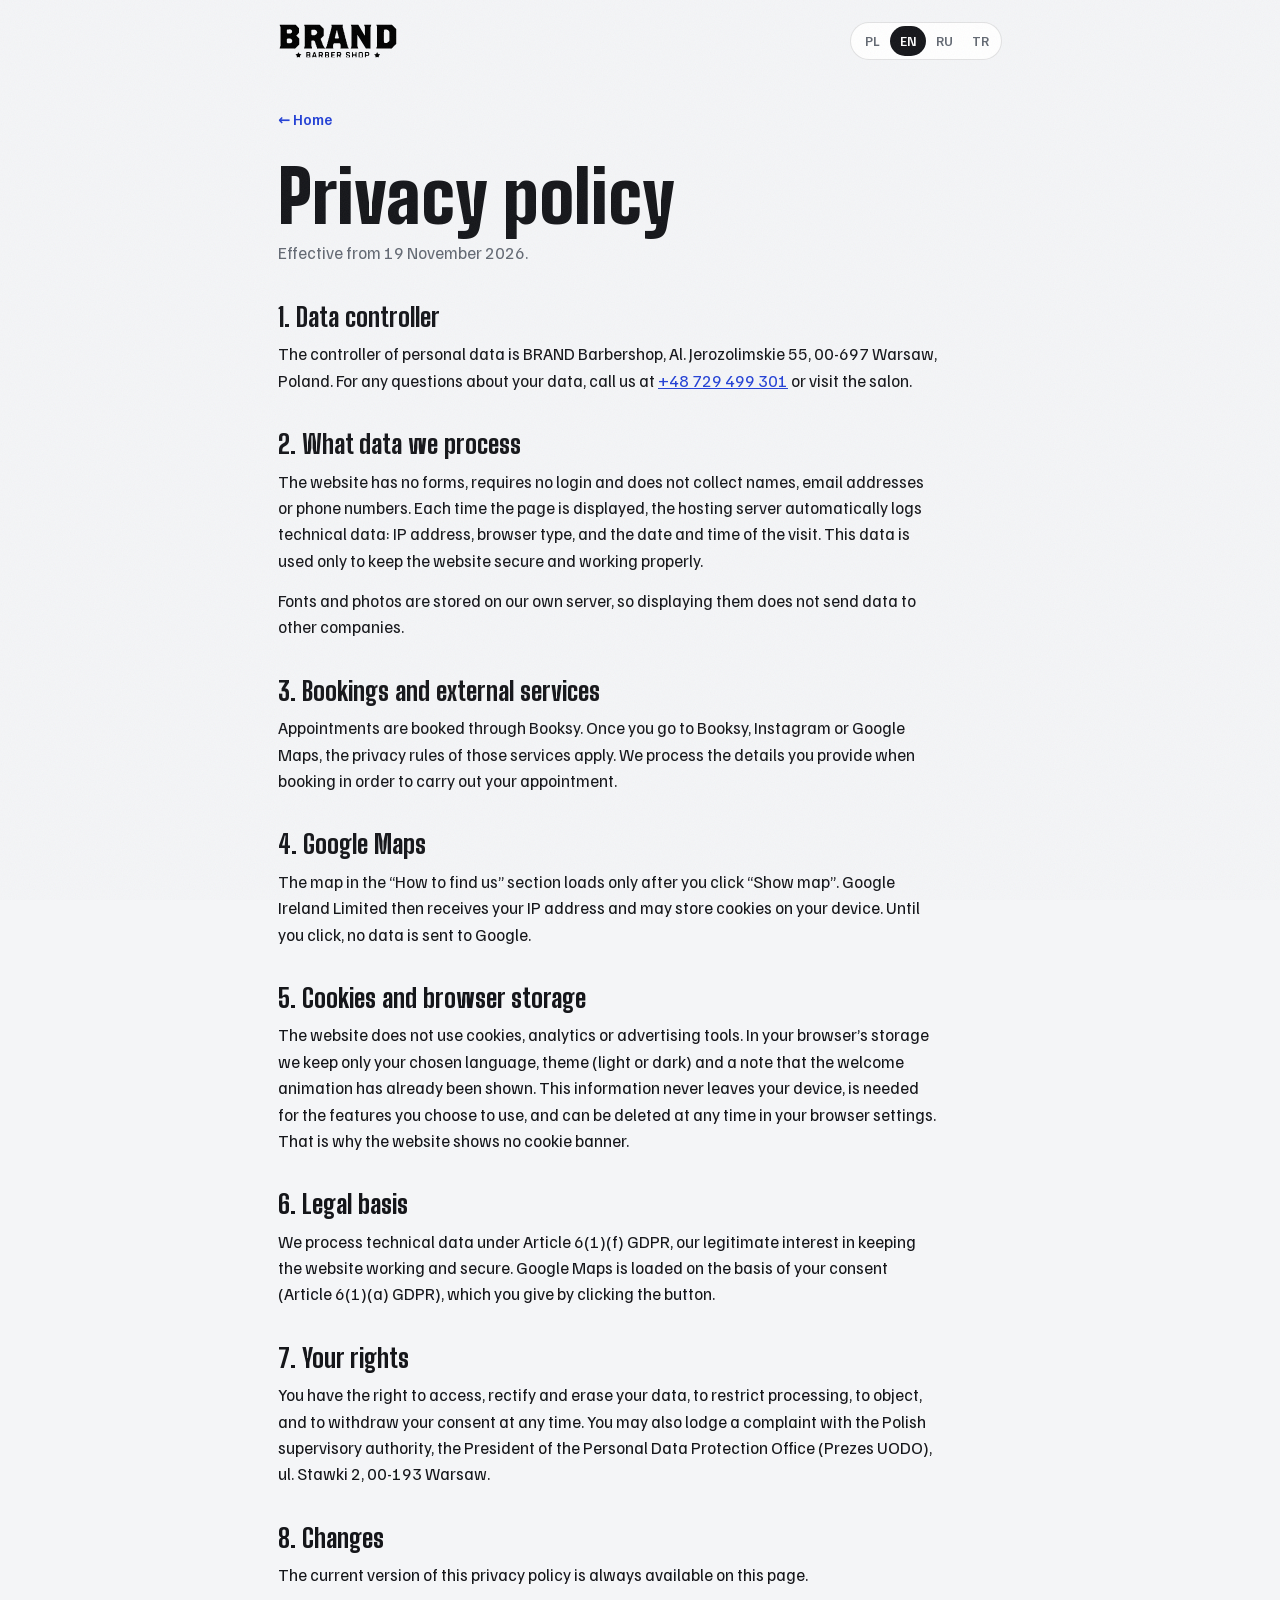
==== commit c14ed720: "Add Turkish language switch" ====
--- a/polityka-prywatnosci.html
+++ b/polityka-prywatnosci.html
@@ -9,7 +9,7 @@
   <link rel="icon" href="assets/favicon.svg" type="image/svg+xml">
   <link rel="preload" href="assets/fonts/big-shoulders-latin.woff2" as="font" type="font/woff2" crossorigin>
   <link rel="preload" href="assets/fonts/familjen-latin.woff2" as="font" type="font/woff2" crossorigin>
-  <link rel="stylesheet" href="css/style.css?v=15">
+  <link rel="stylesheet" href="css/style.css?v=16">
   <script>try{if(localStorage.getItem('brand.theme')==='dark')document.documentElement.dataset.theme='dark'}catch(e){}</script>
 </head>
 <body class="legal-page">
@@ -21,6 +21,7 @@
       <button type="button" data-lang="pl" aria-pressed="true">PL</button>
       <button type="button" data-lang="en" aria-pressed="false">EN</button>
       <button type="button" data-lang="ru" aria-pressed="false">RU</button>
+      <button type="button" data-lang="tr" aria-pressed="false">TR</button>
     </div>
   </header>
 
@@ -117,8 +118,39 @@
       <h2>8. Изменения</h2>
       <p>Актуальная версия политики конфиденциальности всегда доступна на этой странице.</p>
     </article>
+
+    <article lang="tr" data-doc="tr" hidden>
+      <a class="legal__back" href="./">← Ana sayfa</a>
+      <h1>Gizlilik politikası</h1>
+      <p class="legal__date">19 Kasım 2026 tarihinden itibaren geçerlidir.</p>
+
+      <h2>1. Veri sorumlusu</h2>
+      <p>Kişisel verilerin sorumlusu BRAND Barbershop, Al. Jerozolimskie 55, 00-697 Varşova, Polonya’dır. Verilerinizle ilgili sorularınız için <a href="tel:+48729499301">+48 729 499 301</a> numarasından bizi arayabilir veya salona uğrayabilirsiniz.</p>
+
+      <h2>2. Hangi verileri işliyoruz</h2>
+      <p>Sitede form yoktur, giriş gerekmez ve site ad, e-posta adresi veya telefon numarası toplamaz. Sayfa her açıldığında barındırma sunucusu teknik verileri otomatik olarak kaydeder: IP adresi, tarayıcı türü, ziyaretin tarihi ve saati. Bu veriler yalnızca sitenin güvenli ve düzgün çalışması için kullanılır.</p>
+      <p>Yazı tipleri ve fotoğraflar kendi sunucumuzda saklanır, bu nedenle gösterilmeleri başka şirketlere veri göndermez.</p>
+
+      <h2>3. Randevular ve harici hizmetler</h2>
+      <p>Randevular Booksy üzerinden alınır. Booksy, Instagram veya Google Haritalar’a geçtiğinizde bu hizmetlerin gizlilik kuralları geçerli olur. Randevu sırasında verdiğiniz bilgileri ziyaretinizi gerçekleştirmek için işleriz.</p>
+
+      <h2>4. Google Haritalar</h2>
+      <p>“Bize nasıl ulaşırsınız” bölümündeki harita yalnızca “Haritayı göster” düğmesine tıkladığınızda yüklenir. O anda Google Ireland Limited IP adresinizi alır ve cihazınıza çerez kaydedebilir. Tıklamadığınız sürece Google’a hiçbir veri gönderilmez.</p>
+
+      <h2>5. Çerezler ve tarayıcı belleği</h2>
+      <p>Site çerez, analiz veya reklam araçları kullanmaz. Tarayıcınızın belleğinde yalnızca seçtiğiniz dil, tema (açık veya koyu) ve karşılama animasyonunun gösterildiğine dair bir not saklanır. Bu bilgiler cihazınızdan çıkmaz, seçtiğiniz özellikler için gereklidir ve tarayıcı ayarlarından istediğiniz zaman silinebilir. Bu yüzden sitede çerez bildirimi yoktur.</p>
+
+      <h2>6. Hukuki dayanak</h2>
+      <p>Teknik verileri GDPR (RODO) madde 6(1)(f) kapsamında, sitenin çalışması ve güvenliğindeki meşru menfaatimiz temelinde işliyoruz. Google Haritalar, düğmeye tıklayarak verdiğiniz onaya (GDPR madde 6(1)(a)) dayanarak yüklenir.</p>
+
+      <h2>7. Haklarınız</h2>
+      <p>Verilerinize erişme, düzeltme ve silme, işlemeyi kısıtlama, itiraz etme ve onayınızı istediğiniz zaman geri çekme hakkınız vardır. Ayrıca Polonya Kişisel Verileri Koruma Kurumu Başkanlığı’na (Prezes UODO), ul. Stawki 2, 00-193 Varşova adresine şikâyette bulunabilirsiniz.</p>
+
+      <h2>8. Değişiklikler</h2>
+      <p>Bu gizlilik politikasının güncel sürümü her zaman bu sayfada yer alır.</p>
+    </article>
   </main>
 
-  <script src="js/legal.js?v=15"></script>
+  <script src="js/legal.js?v=16"></script>
 </body>
 </html>
